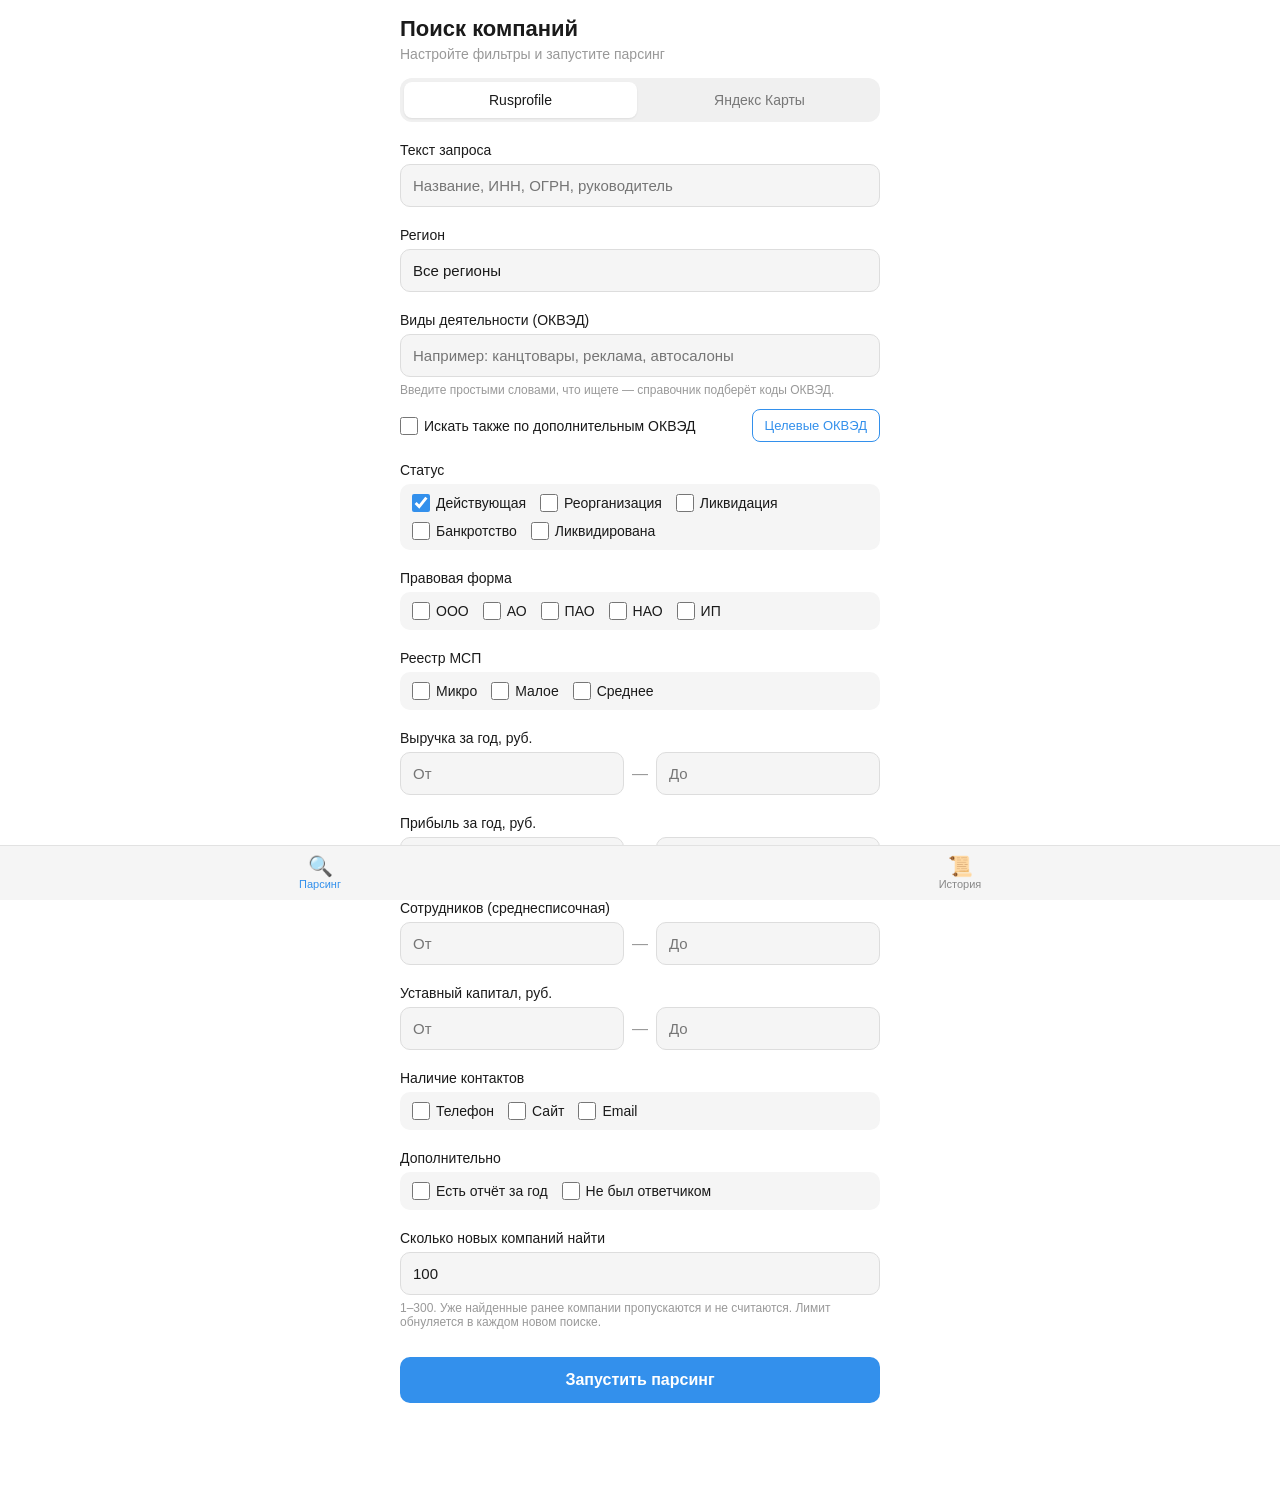
==== src/webapp/index.html @ 2d6a7fc3 "fix(bot,webapp): обход has_main_web_app=false через uid в URL Mini App КОРЕНЬ ПРОБЛЕМЫ (наконец-то н" ====
<!DOCTYPE html>
<html lang="ru">
<head>
    <meta charset="UTF-8">
    <meta name="viewport" content="width=device-width, initial-scale=1.0, maximum-scale=1.0, user-scalable=no">
    <title>Парсер компаний</title>
    <script src="https://telegram.org/js/telegram-web-app.js"></script>
    <link rel="stylesheet" href="style.v2.css?v=20260508_171122">
</head>
<body>
    <div class="container">

      <!-- Главные вкладки: Парсинг / История -->
      <div id="page-parse" class="page">
        <h1>Поиск компаний</h1>
        <p class="subtitle">Настройте фильтры и запустите парсинг</p>

        <!-- Переключатель источников -->
        <div class="source-tabs">
            <button type="button" class="tab active" data-source="rusprofile">Rusprofile</button>
            <button type="button" class="tab" data-source="yandex_maps">Яндекс Карты</button>
        </div>

        <!-- Форма Яндекс Карт -->
        <form id="yandexForm" class="source-section hidden">
            <div class="form-group">
                <label for="yandex_region">Регион</label>
                <select id="yandex_region" name="yandex_region">
                    <option value="">Выберите регион</option>
                </select>
            </div>

            <div class="form-group">
                <label for="yandex_category">Вид деятельности</label>
                <input type="text" id="yandex_category" name="yandex_category"
                       placeholder="Напр. стоматологии, кафе, автосервисы">
                <div class="hint">Свободный текст — как если бы искали в Яндекс Картах вручную.</div>
            </div>

            <div class="form-group">
                <label for="yandex_max_new">Сколько новых организаций найти</label>
                <input type="number" id="yandex_max_new" name="yandex_max_new"
                       value="100" min="1" max="300">
                <div class="hint">
                    1–300. Уже найденные ранее организации пропускаются и не считаются.
                    Чем больше — тем дольше; ~30 карточек ≈ 2 минуты.
                </div>
            </div>

            <button type="submit" class="btn-primary">
                Запустить парсинг Яндекс Карт
            </button>
        </form>

        <form id="searchForm" class="source-section">

            <!-- Текстовый запрос -->
            <div class="form-group">
                <label for="query">Текст запроса</label>
                <input type="text" id="query" name="query"
                       placeholder="Название, ИНН, ОГРН, руководитель">
            </div>

            <!-- Регион -->
            <div class="form-group">
                <label for="region">Регион</label>
                <select id="region" name="region">
                    <option value="">Все регионы</option>
                </select>
            </div>

            <!-- ОКВЭД — поиск по справочнику с автодополнением -->
            <div class="form-group" id="okvedGroup">
                <label for="okvedSearch">Виды деятельности (ОКВЭД)</label>
                <input type="text" id="okvedSearch"
                       placeholder="Например: канцтовары, реклама, автосалоны">
                <div class="hint">Введите простыми словами, что ищете — справочник подберёт коды ОКВЭД.</div>

                <!-- Выпадающие подсказки (рендерятся в JS) -->
                <div class="okved-suggest" id="okvedSuggest"></div>

                <!-- Выбранные коды -->
                <div class="okved-chips" id="okvedChips"></div>

                <!-- Доп. опции по ОКВЭД -->
                <div class="okved-options">
                    <label class="checkbox-label">
                        <input type="checkbox" id="okved_loose">
                        <span>Искать также по дополнительным ОКВЭД</span>
                    </label>
                    <button type="button" class="btn-secondary" id="presetsBtn">
                        Целевые ОКВЭД
                    </button>
                </div>

                <!-- Список пресетов (раскрывается по кнопке) -->
                <div class="okved-presets hidden" id="presetsPanel"></div>

                <!-- Подсказка-ошибка валидации -->
                <div class="okved-error hidden" id="okvedError">
                    Выберите ОКВЭД из справочника или добавьте другие фильтры.
                </div>
            </div>

            <!-- Статус -->
            <div class="form-group">
                <label>Статус</label>
                <div class="checkbox-group">
                    <label class="checkbox-label">
                        <input type="checkbox" name="status" value="1" checked>
                        <span>Действующая</span>
                    </label>
                    <label class="checkbox-label">
                        <input type="checkbox" name="status" value="2">
                        <span>Реорганизация</span>
                    </label>
                    <label class="checkbox-label">
                        <input type="checkbox" name="status" value="3">
                        <span>Ликвидация</span>
                    </label>
                    <label class="checkbox-label">
                        <input type="checkbox" name="status" value="4">
                        <span>Банкротство</span>
                    </label>
                    <label class="checkbox-label">
                        <input type="checkbox" name="status" value="5">
                        <span>Ликвидирована</span>
                    </label>
                </div>
            </div>

            <!-- Правовая форма -->
            <div class="form-group">
                <label>Правовая форма</label>
                <div class="checkbox-group">
                    <label class="checkbox-label">
                        <input type="checkbox" name="okopf" value="12165,12300">
                        <span>ООО</span>
                    </label>
                    <label class="checkbox-label">
                        <input type="checkbox" name="okopf" value="12200">
                        <span>АО</span>
                    </label>
                    <label class="checkbox-label">
                        <input type="checkbox" name="okopf" value="12247">
                        <span>ПАО</span>
                    </label>
                    <label class="checkbox-label">
                        <input type="checkbox" name="okopf" value="12267">
                        <span>НАО</span>
                    </label>
                    <label class="checkbox-label">
                        <input type="checkbox" name="okopf" value="50102">
                        <span>ИП</span>
                    </label>
                </div>
            </div>

            <!-- Реестр МСП -->
            <div class="form-group">
                <label>Реестр МСП</label>
                <div class="checkbox-group">
                    <label class="checkbox-label">
                        <input type="checkbox" name="msp" value="MICRO">
                        <span>Микро</span>
                    </label>
                    <label class="checkbox-label">
                        <input type="checkbox" name="msp" value="SMALL">
                        <span>Малое</span>
                    </label>
                    <label class="checkbox-label">
                        <input type="checkbox" name="msp" value="MEDIUM">
                        <span>Среднее</span>
                    </label>
                </div>
            </div>

            <!-- Выручка -->
            <div class="form-group">
                <label>Выручка за год, руб.</label>
                <div class="range-inputs">
                    <input type="number" id="finance_revenue_from" name="finance_revenue_from"
                           placeholder="От" min="0">
                    <span class="separator">—</span>
                    <input type="number" id="finance_revenue_to" name="finance_revenue_to"
                           placeholder="До" min="0">
                </div>
            </div>

            <!-- Прибыль -->
            <div class="form-group">
                <label>Прибыль за год, руб.</label>
                <div class="range-inputs">
                    <input type="number" id="finance_profit_from" name="finance_profit_from"
                           placeholder="От">
                    <span class="separator">—</span>
                    <input type="number" id="finance_profit_to" name="finance_profit_to"
                           placeholder="До">
                </div>
            </div>

            <!-- Численность сотрудников -->
            <div class="form-group">
                <label>Сотрудников (среднесписочная)</label>
                <div class="range-inputs">
                    <input type="number" id="sshr_from" name="sshr_from"
                           placeholder="От" min="0">
                    <span class="separator">—</span>
                    <input type="number" id="sshr_to" name="sshr_to"
                           placeholder="До" min="0">
                </div>
            </div>

            <!-- Уставный капитал -->
            <div class="form-group">
                <label>Уставный капитал, руб.</label>
                <div class="range-inputs">
                    <input type="number" id="capital_from" name="capital_from"
                           placeholder="От" min="0">
                    <span class="separator">—</span>
                    <input type="number" id="capital_to" name="capital_to"
                           placeholder="До" min="0">
                </div>
            </div>

            <!-- Наличие контактов -->
            <div class="form-group">
                <label>Наличие контактов</label>
                <div class="checkbox-group">
                    <label class="checkbox-label">
                        <input type="checkbox" id="has_phones" name="has_phones">
                        <span>Телефон</span>
                    </label>
                    <label class="checkbox-label">
                        <input type="checkbox" id="has_sites" name="has_sites">
                        <span>Сайт</span>
                    </label>
                    <label class="checkbox-label">
                        <input type="checkbox" id="has_emails" name="has_emails">
                        <span>Email</span>
                    </label>
                </div>
            </div>

            <!-- Доп. фильтры -->
            <div class="form-group">
                <label>Дополнительно</label>
                <div class="checkbox-group">
                    <label class="checkbox-label">
                        <input type="checkbox" id="finance_has_actual_year_data"
                               name="finance_has_actual_year_data">
                        <span>Есть отчёт за год</span>
                    </label>
                    <label class="checkbox-label">
                        <input type="checkbox" id="not_defendant" name="not_defendant">
                        <span>Не был ответчиком</span>
                    </label>
                </div>
            </div>

            <!-- Лимит новых компаний -->
            <div class="form-group">
                <label for="max_new">Сколько новых компаний найти</label>
                <input type="number" id="max_new" name="max_new"
                       value="100" min="1" max="300">
                <div class="hint">
                    1–300. Уже найденные ранее компании пропускаются и не считаются.
                    Лимит обнуляется в каждом новом поиске.
                </div>
            </div>

            <!-- Кнопка запуска -->
            <button type="submit" id="submitBtn" class="btn-primary">
                Запустить парсинг
            </button>
        </form>

        <!-- Статус -->
        <div id="statusBlock" class="status-block hidden">
            <div class="status-text" id="statusText">Подготовка...</div>
            <div class="progress-bar">
                <div class="progress-fill" id="progressFill"></div>
            </div>
            <div class="progress-info" id="progressInfo"></div>
        </div>
      </div>  <!-- /#page-parse -->

      <!-- Вкладка «История» -->
      <div id="page-history" class="page hidden">
        <h1>История парсинга</h1>
        <p class="subtitle">
            Все ваши прошлые запуски — можно перезалить в Sheets или
            скачать Excel-файл без повторного парсинга.
        </p>
        <div id="history-status" class="hint">Загрузка…</div>
        <div id="history-list"></div>
      </div>

    </div>  <!-- /.container -->

    <!-- Нижняя навигация -->
    <nav class="bottom-nav">
        <button type="button" class="nav-btn active" data-page="parse">
            <span class="nav-icon">🔍</span>
            <span class="nav-label">Парсинг</span>
        </button>
        <button type="button" class="nav-btn" data-page="history">
            <span class="nav-icon">📜</span>
            <span class="nav-label">История</span>
        </button>
    </nav>

    <script src="app.v2.js?v=20260508_171122"></script>
</body>
</html>
---- src/webapp/style.v2.css ----
* {
    margin: 0;
    padding: 0;
    box-sizing: border-box;
}

body {
    font-family: -apple-system, BlinkMacSystemFont, 'Segoe UI', Roboto, sans-serif;
    background-color: var(--tg-theme-bg-color, #ffffff);
    color: var(--tg-theme-text-color, #1a1a1a);
    padding: 16px;
    /* Запас снизу под bottom-nav (фиксированная панель ~64px). */
    padding-bottom: 88px;
    min-height: 100vh;
}

.page.hidden {
    display: none;
}

/* Нижняя навигация */
.bottom-nav {
    position: fixed;
    left: 0;
    right: 0;
    bottom: 0;
    display: flex;
    background-color: var(--tg-theme-secondary-bg-color, #f5f5f5);
    border-top: 1px solid rgba(0, 0, 0, 0.08);
    z-index: 100;
}

.bottom-nav .nav-btn {
    flex: 1;
    background: transparent;
    border: none;
    padding: 10px 0;
    display: flex;
    flex-direction: column;
    align-items: center;
    gap: 2px;
    color: var(--tg-theme-hint-color, #888);
    cursor: pointer;
    font-size: 12px;
    transition: color 0.15s;
}

.bottom-nav .nav-btn.active {
    color: var(--tg-theme-button-color, #3390ec);
}

.bottom-nav .nav-icon {
    font-size: 20px;
    line-height: 1;
}

.bottom-nav .nav-label {
    font-size: 11px;
    line-height: 1.1;
}

/* История */
#history-status {
    margin: 12px 0;
    padding: 12px;
    background-color: var(--tg-theme-secondary-bg-color, #f5f5f5);
    border-radius: 10px;
    text-align: center;
}

#history-list:empty + #history-status {
    display: block;
}

.run-card {
    border-radius: 12px;
    background-color: var(--tg-theme-secondary-bg-color, #f5f5f5);
    padding: 14px;
    margin-bottom: 10px;
}

.run-card .run-head {
    display: flex;
    justify-content: space-between;
    gap: 10px;
    align-items: baseline;
    margin-bottom: 4px;
}

.run-card .run-source {
    font-size: 12px;
    text-transform: uppercase;
    color: var(--tg-theme-button-color, #3390ec);
    font-weight: 600;
}

.run-card .run-date {
    font-size: 12px;
    color: var(--tg-theme-hint-color, #888);
}

.run-card .run-title {
    font-size: 14px;
    font-weight: 500;
    margin-bottom: 6px;
    word-break: break-word;
}

.run-card .run-stats {
    font-size: 13px;
    color: var(--tg-theme-text-color, #1a1a1a);
    margin-bottom: 10px;
}

.run-card .run-actions {
    display: flex;
    gap: 8px;
    flex-wrap: wrap;
}

.run-card .btn-mini {
    flex: 1;
    min-width: 100px;
    padding: 8px 12px;
    border-radius: 8px;
    font-size: 13px;
    border: 1px solid var(--tg-theme-button-color, #3390ec);
    background-color: transparent;
    color: var(--tg-theme-button-color, #3390ec);
    cursor: pointer;
    text-decoration: none;
    text-align: center;
}

.run-card .btn-mini.primary {
    background-color: var(--tg-theme-button-color, #3390ec);
    color: var(--tg-theme-button-text-color, #ffffff);
}

.run-card .btn-mini:active {
    opacity: 0.7;
}

.run-card .run-status-error {
    color: #d44545;
}

.container {
    max-width: 480px;
    margin: 0 auto;
}

h1 {
    font-size: 22px;
    font-weight: 600;
    margin-bottom: 4px;
}

.subtitle {
    font-size: 14px;
    color: var(--tg-theme-hint-color, #999999);
    margin-bottom: 16px;
}

/* Переключатель источников */
.source-tabs {
    display: flex;
    gap: 6px;
    padding: 4px;
    background-color: var(--tg-theme-secondary-bg-color, #f0f0f0);
    border-radius: 12px;
    margin-bottom: 20px;
}

.source-tabs .tab {
    flex: 1;
    padding: 10px 12px;
    border: none;
    border-radius: 8px;
    background-color: transparent;
    color: var(--tg-theme-hint-color, #777);
    font-size: 14px;
    font-weight: 500;
    cursor: pointer;
    transition: background-color 0.15s, color 0.15s;
}

.source-tabs .tab.active {
    background-color: var(--tg-theme-bg-color, #ffffff);
    color: var(--tg-theme-text-color, #1a1a1a);
    box-shadow: 0 1px 2px rgba(0, 0, 0, 0.08);
}

.source-section.hidden {
    display: none;
}

.form-group {
    margin-bottom: 20px;
}

.form-group > label {
    display: block;
    font-size: 14px;
    font-weight: 500;
    margin-bottom: 6px;
    color: var(--tg-theme-text-color, #1a1a1a);
}

select, input[type="text"], input[type="number"] {
    width: 100%;
    padding: 12px;
    border: 1px solid var(--tg-theme-hint-color, #ddd);
    border-radius: 10px;
    font-size: 15px;
    background-color: var(--tg-theme-secondary-bg-color, #f5f5f5);
    color: var(--tg-theme-text-color, #1a1a1a);
    outline: none;
    transition: border-color 0.2s;
    -webkit-appearance: none;
}

select:focus, input:focus {
    border-color: var(--tg-theme-button-color, #3390ec);
}

.range-inputs {
    display: flex;
    align-items: center;
    gap: 8px;
}

.range-inputs input {
    flex: 1;
}

.separator {
    color: var(--tg-theme-hint-color, #999);
    font-size: 16px;
}

.checkbox-group {
    display: flex;
    gap: 10px 14px;
    flex-wrap: wrap;
    padding: 10px 12px;
    background-color: var(--tg-theme-secondary-bg-color, #f5f5f5);
    border-radius: 10px;
}

.hint {
    font-size: 12px;
    color: var(--tg-theme-hint-color, #999);
    margin-top: 6px;
}

.checkbox-label {
    display: flex;
    align-items: center;
    gap: 6px;
    font-size: 14px;
    cursor: pointer;
}

.checkbox-label input[type="checkbox"] {
    width: 18px;
    height: 18px;
    accent-color: var(--tg-theme-button-color, #3390ec);
}

.btn-primary {
    width: 100%;
    padding: 14px;
    border: none;
    border-radius: 10px;
    background-color: var(--tg-theme-button-color, #3390ec);
    color: var(--tg-theme-button-text-color, #ffffff);
    font-size: 16px;
    font-weight: 600;
    cursor: pointer;
    margin-top: 8px;
    transition: opacity 0.2s;
}

.btn-primary:active {
    opacity: 0.7;
}

.btn-primary:disabled {
    opacity: 0.5;
    cursor: not-allowed;
}

/* ОКВЭД: поиск + chips + пресеты */
.okved-suggest {
    margin-top: 8px;
    border-radius: 10px;
    background-color: var(--tg-theme-secondary-bg-color, #f5f5f5);
    overflow: hidden;
    max-height: 320px;
    overflow-y: auto;
}

.okved-suggest:empty {
    display: none;
}

.okved-suggest .suggest-item {
    padding: 10px 12px;
    cursor: pointer;
    border-bottom: 1px solid rgba(0, 0, 0, 0.06);
}

.okved-suggest .suggest-item:last-child {
    border-bottom: none;
}

.okved-suggest .suggest-item:active {
    background-color: rgba(51, 144, 236, 0.08);
}

.okved-suggest .suggest-item.selected {
    opacity: 0.5;
    pointer-events: none;
}

.okved-suggest .suggest-code {
    display: inline-block;
    font-weight: 600;
    font-size: 13px;
    color: var(--tg-theme-button-color, #3390ec);
    margin-right: 8px;
}

.okved-suggest .suggest-name {
    font-size: 13px;
    line-height: 1.3;
    color: var(--tg-theme-text-color, #1a1a1a);
}

.okved-suggest .suggest-desc {
    font-size: 12px;
    margin-top: 4px;
    color: var(--tg-theme-hint-color, #888);
    line-height: 1.3;
}

.okved-suggest .suggest-add-children {
    display: inline-block;
    margin-top: 6px;
    font-size: 12px;
    padding: 3px 8px;
    border-radius: 6px;
    border: 1px solid var(--tg-theme-button-color, #3390ec);
    color: var(--tg-theme-button-color, #3390ec);
    background-color: transparent;
    cursor: pointer;
}

.okved-chips {
    display: flex;
    flex-wrap: wrap;
    gap: 6px;
    margin-top: 8px;
}

.okved-chips:empty {
    display: none;
}

.okved-chips .chip {
    display: inline-flex;
    align-items: center;
    gap: 6px;
    padding: 6px 10px;
    border-radius: 14px;
    background-color: var(--tg-theme-button-color, #3390ec);
    color: var(--tg-theme-button-text-color, #fff);
    font-size: 12px;
    line-height: 1;
}

.okved-chips .chip-code {
    font-weight: 600;
}

.okved-chips .chip-remove {
    cursor: pointer;
    font-weight: 700;
    margin-left: 2px;
    opacity: 0.85;
}

.okved-chips .chip-remove:active {
    opacity: 0.5;
}

.okved-options {
    display: flex;
    align-items: center;
    justify-content: space-between;
    gap: 12px;
    margin-top: 12px;
}

.btn-secondary {
    padding: 8px 12px;
    border: 1px solid var(--tg-theme-button-color, #3390ec);
    border-radius: 8px;
    background-color: transparent;
    color: var(--tg-theme-button-color, #3390ec);
    font-size: 13px;
    cursor: pointer;
}

.btn-secondary:active {
    opacity: 0.6;
}

.okved-presets {
    margin-top: 10px;
    padding: 10px;
    border-radius: 10px;
    background-color: var(--tg-theme-secondary-bg-color, #f5f5f5);
}

.okved-presets.hidden {
    display: none;
}

.okved-presets .preset-item {
    padding: 10px;
    border-radius: 8px;
    background-color: var(--tg-theme-bg-color, #fff);
    margin-bottom: 8px;
    cursor: pointer;
}

.okved-presets .preset-item:last-child {
    margin-bottom: 0;
}

.okved-presets .preset-title {
    font-size: 14px;
    font-weight: 600;
    margin-bottom: 4px;
}

.okved-presets .preset-desc {
    font-size: 12px;
    color: var(--tg-theme-hint-color, #888);
    line-height: 1.4;
}

.okved-presets .preset-notes {
    font-size: 11px;
    color: var(--tg-theme-hint-color, #999);
    margin-top: 6px;
    font-style: italic;
}

.okved-error {
    margin-top: 8px;
    color: #d44545;
    font-size: 13px;
    padding: 8px 12px;
    border-radius: 8px;
    background-color: rgba(212, 69, 69, 0.08);
}

.okved-error.hidden {
    display: none;
}

#okvedGroup.has-error #okvedSearch {
    border-color: #d44545;
}

/* Статус парсинга */
.status-block {
    margin-top: 24px;
    padding: 16px;
    background-color: var(--tg-theme-secondary-bg-color, #f5f5f5);
    border-radius: 12px;
}

.status-block.hidden {
    display: none;
}

.status-text {
    font-size: 15px;
    font-weight: 500;
    margin-bottom: 12px;
}

.progress-bar {
    height: 6px;
    background-color: var(--tg-theme-bg-color, #e0e0e0);
    border-radius: 3px;
    overflow: hidden;
}

.progress-fill {
    height: 100%;
    width: 0%;
    background-color: var(--tg-theme-button-color, #3390ec);
    border-radius: 3px;
    transition: width 0.3s ease;
}

.progress-info {
    font-size: 13px;
    color: var(--tg-theme-hint-color, #999);
    margin-top: 8px;
}
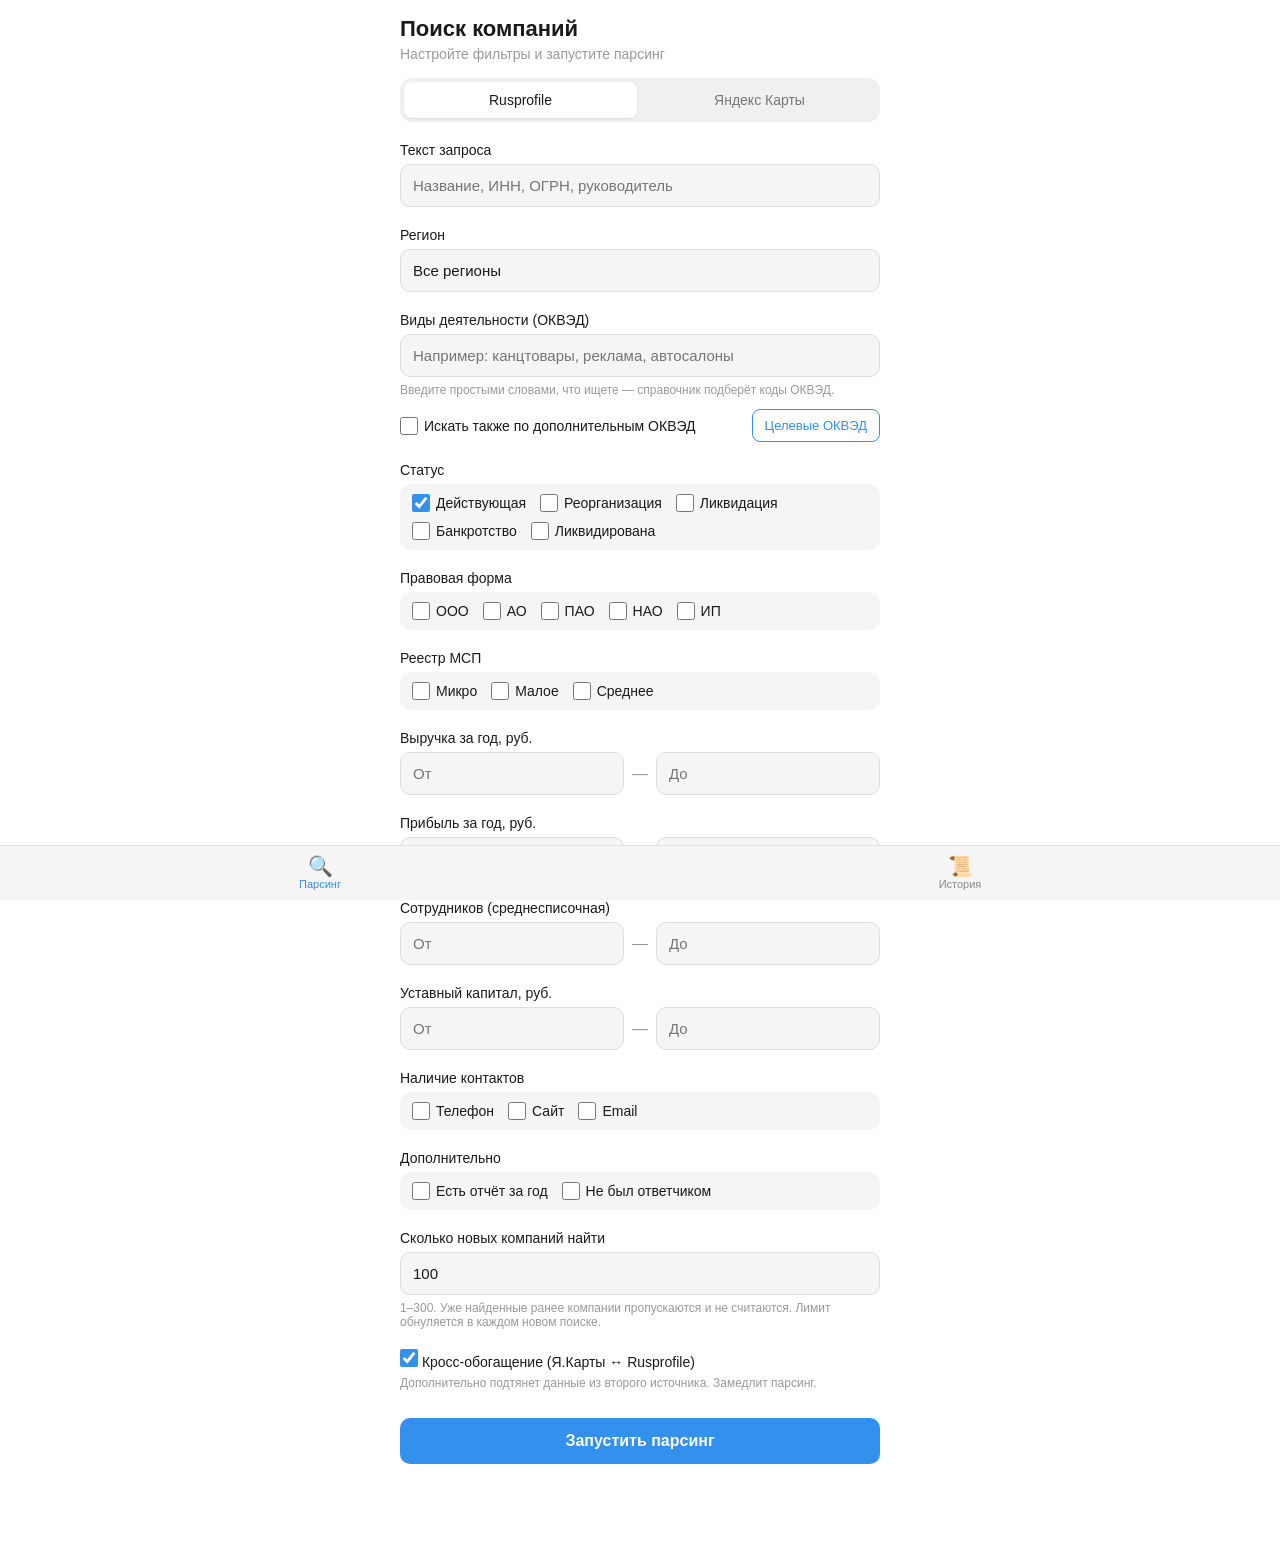
==== commit 45185201: "feat(ui): тариф, профили, квалификация в Mini App + Sheets-форматирование (Блок 6 v3) - src/api/expo" ====
--- a/src/webapp/index.html
+++ b/src/webapp/index.html
@@ -5,10 +5,13 @@
     <meta name="viewport" content="width=device-width, initial-scale=1.0, maximum-scale=1.0, user-scalable=no">
     <title>Парсер компаний</title>
     <script src="https://telegram.org/js/telegram-web-app.js"></script>
-    <link rel="stylesheet" href="style.v2.css?v=20260508_171122">
+    <link rel="stylesheet" href="style.v2.css?v=20260515_v3">
 </head>
 <body>
     <div class="container">
+
+      <!-- Плашка тарифа (Этап 2 v3) — заполняется JS из /api/tariff -->
+      <div id="tariffBadge" class="tariff-badge hidden"></div>
 
       <!-- Главные вкладки: Парсинг / История -->
       <div id="page-parse" class="page">
@@ -44,6 +47,25 @@
                 <div class="hint">
                     1–300. Уже найденные ранее организации пропускаются и не считаются.
                     Чем больше — тем дольше; ~30 карточек ≈ 2 минуты.
+                </div>
+            </div>
+
+            <!-- ИИ-квалификация (только для AI-тарифа) -->
+            <div class="form-group ai-only hidden">
+                <label for="yandex_ai_profile">ИИ-квалификация</label>
+                <select id="yandex_ai_profile" name="yandex_ai_profile">
+                    <option value="">Не использовать</option>
+                </select>
+            </div>
+
+            <!-- Кросс-обогащение (показываем всем тарифам) -->
+            <div class="form-group">
+                <label class="checkbox-label">
+                    <input type="checkbox" id="yandex_cross_enrich" checked>
+                    <span>Кросс-обогащение (Я.Карты ↔ Rusprofile)</span>
+                </label>
+                <div class="hint">
+                    Дополнительно подтянет данные из второго источника. Замедлит парсинг.
                 </div>
             </div>
 
@@ -266,6 +288,25 @@
                 <div class="hint">
                     1–300. Уже найденные ранее компании пропускаются и не считаются.
                     Лимит обнуляется в каждом новом поиске.
+                </div>
+            </div>
+
+            <!-- ИИ-квалификация (только для AI-тарифа) -->
+            <div class="form-group ai-only hidden">
+                <label for="rusprofile_ai_profile">ИИ-квалификация</label>
+                <select id="rusprofile_ai_profile" name="rusprofile_ai_profile">
+                    <option value="">Не использовать</option>
+                </select>
+            </div>
+
+            <!-- Кросс-обогащение (показываем всем тарифам) -->
+            <div class="form-group">
+                <label class="checkbox-label">
+                    <input type="checkbox" id="rusprofile_cross_enrich" checked>
+                    <span>Кросс-обогащение (Я.Карты ↔ Rusprofile)</span>
+                </label>
+                <div class="hint">
+                    Дополнительно подтянет данные из второго источника. Замедлит парсинг.
                 </div>
             </div>
 
@@ -296,6 +337,80 @@
         <div id="history-list"></div>
       </div>
 
+      <!-- Вкладка «ИИ-профили» (только для AI-тарифа) -->
+      <div id="page-profiles" class="page hidden ai-only">
+        <h1>ИИ-профили</h1>
+        <p class="subtitle">
+            Опишите своими словами, кого ищете — ИИ извлечёт критерии и
+            ключевые слова. Профиль будет использоваться для квалификации
+            компаний после парсинга.
+        </p>
+
+        <!-- Список существующих профилей -->
+        <div id="profiles-status" class="hint">Загрузка…</div>
+        <div id="profiles-list"></div>
+
+        <button type="button" id="profileNewBtn" class="btn-primary">
+            + Создать профиль
+        </button>
+
+        <!-- Шаг 1: ввод брифа -->
+        <div id="profileStep1" class="hidden">
+            <h2>Шаг 1. Опишите идеального клиента</h2>
+            <div class="form-group">
+                <label for="profile_name">Название профиля</label>
+                <input type="text" id="profile_name"
+                       placeholder="Напр. Сувениры — оптовики">
+            </div>
+            <div class="form-group">
+                <label for="profile_brief">Бриф</label>
+                <textarea id="profile_brief" rows="6"
+                          placeholder="Я продаю корпоративные сувениры..."></textarea>
+                <div class="hint">
+                    Подробнее = лучше. Опишите, кто ваш клиент, кто точно НЕ
+                    подходит, что для вас «горячий лид».
+                </div>
+            </div>
+            <button type="button" id="profileExtractBtn" class="btn-primary">
+                Подготовить профиль
+            </button>
+            <button type="button" id="profileCancelBtn" class="btn-secondary">
+                Отмена
+            </button>
+        </div>
+
+        <!-- Шаг 2: проверка и редактирование -->
+        <div id="profileStep2" class="hidden">
+            <h2>Шаг 2. Проверьте профиль</h2>
+            <div class="form-group">
+                <label>Идеальный клиент</label>
+                <div id="profileIcp" class="profile-icp"></div>
+            </div>
+            <div class="form-group">
+                <label>Признаки горячего лида</label>
+                <ul id="profileCriteria" class="profile-criteria"></ul>
+            </div>
+            <div class="form-group">
+                <label>Позитивные ключевые слова</label>
+                <div id="profilePosKws" class="profile-chips"></div>
+                <input type="text" id="profilePosAdd"
+                       placeholder="Добавить ключевое слово и нажать Enter">
+            </div>
+            <div class="form-group">
+                <label>Негативные ключевые слова</label>
+                <div id="profileNegKws" class="profile-chips"></div>
+                <input type="text" id="profileNegAdd"
+                       placeholder="Добавить и нажать Enter">
+            </div>
+            <button type="button" id="profileSaveBtn" class="btn-primary">
+                Сохранить профиль
+            </button>
+            <button type="button" id="profileBackBtn" class="btn-secondary">
+                Назад к брифу
+            </button>
+        </div>
+      </div>
+
     </div>  <!-- /.container -->
 
     <!-- Нижняя навигация -->
@@ -308,8 +423,12 @@
             <span class="nav-icon">📜</span>
             <span class="nav-label">История</span>
         </button>
+        <button type="button" class="nav-btn ai-only hidden" data-page="profiles">
+            <span class="nav-icon">🤖</span>
+            <span class="nav-label">ИИ-профили</span>
+        </button>
     </nav>
 
-    <script src="app.v2.js?v=20260508_171122"></script>
+    <script src="app.v2.js?v=20260515_v3"></script>
 </body>
 </html>
--- a/src/webapp/style.v2.css
+++ b/src/webapp/style.v2.css
@@ -514,3 +514,130 @@
     color: var(--tg-theme-hint-color, #999);
     margin-top: 8px;
 }
+
+/* ─── Этап 2 v3: тариф + профили ───────────────────────────────── */
+
+.tariff-badge {
+    background-color: var(--tg-theme-secondary-bg-color, #f0f4fa);
+    border: 1px solid var(--tg-theme-section-separator-color, #e0e0e0);
+    border-radius: 8px;
+    padding: 12px 14px;
+    margin-bottom: 16px;
+    font-size: 13px;
+}
+
+.tariff-badge.hidden { display: none; }
+
+.tariff-row {
+    display: flex;
+    justify-content: space-between;
+    align-items: center;
+    margin-bottom: 6px;
+}
+
+.tariff-pct {
+    font-size: 12px;
+    color: var(--tg-theme-hint-color, #999);
+}
+
+.tariff-bar {
+    height: 4px;
+    background-color: var(--tg-theme-bg-color, #e0e0e0);
+    border-radius: 2px;
+    overflow: hidden;
+}
+
+.tariff-bar-fill {
+    height: 100%;
+    background-color: var(--tg-theme-button-color, #3390ec);
+    transition: width 0.3s ease;
+}
+
+.tariff-meta {
+    font-size: 12px;
+    color: var(--tg-theme-hint-color, #999);
+    margin-top: 4px;
+}
+
+.profile-card {
+    background-color: var(--tg-theme-secondary-bg-color, #f0f4fa);
+    border-radius: 8px;
+    padding: 12px 14px;
+    margin-bottom: 12px;
+}
+
+.profile-card-name {
+    font-weight: 600;
+    font-size: 15px;
+    margin-bottom: 4px;
+}
+
+.profile-card-meta {
+    font-size: 12px;
+    color: var(--tg-theme-hint-color, #999);
+    margin-bottom: 4px;
+}
+
+.profile-card-actions {
+    margin-top: 8px;
+}
+
+.profile-icp {
+    background-color: var(--tg-theme-secondary-bg-color, #f0f4fa);
+    border-radius: 6px;
+    padding: 10px 12px;
+    font-size: 14px;
+    line-height: 1.4;
+}
+
+.profile-criteria {
+    margin: 8px 0;
+    padding-left: 20px;
+    font-size: 14px;
+}
+
+.profile-chips {
+    display: flex;
+    flex-wrap: wrap;
+    gap: 6px;
+    margin-bottom: 6px;
+    min-height: 32px;
+}
+
+.profile-chip {
+    background-color: var(--tg-theme-button-color, #3390ec);
+    color: var(--tg-theme-button-text-color, #fff);
+    padding: 4px 10px;
+    border-radius: 14px;
+    font-size: 13px;
+    display: inline-flex;
+    align-items: center;
+    gap: 6px;
+}
+
+.chip-x {
+    background: transparent;
+    color: inherit;
+    border: none;
+    cursor: pointer;
+    font-size: 16px;
+    line-height: 1;
+    padding: 0;
+}
+
+/* AI-only элементы — скрываются для simple-тарифа */
+.ai-only.hidden { display: none; }
+
+.run-ai {
+    background-color: var(--tg-theme-bg-color, #ffffff);
+    border-left: 3px solid var(--tg-theme-button-color, #3390ec);
+    padding: 6px 10px;
+    margin: 8px 0;
+    font-size: 13px;
+    border-radius: 4px;
+}
+
+.run-ai small {
+    color: var(--tg-theme-hint-color, #999);
+    font-size: 11px;
+}
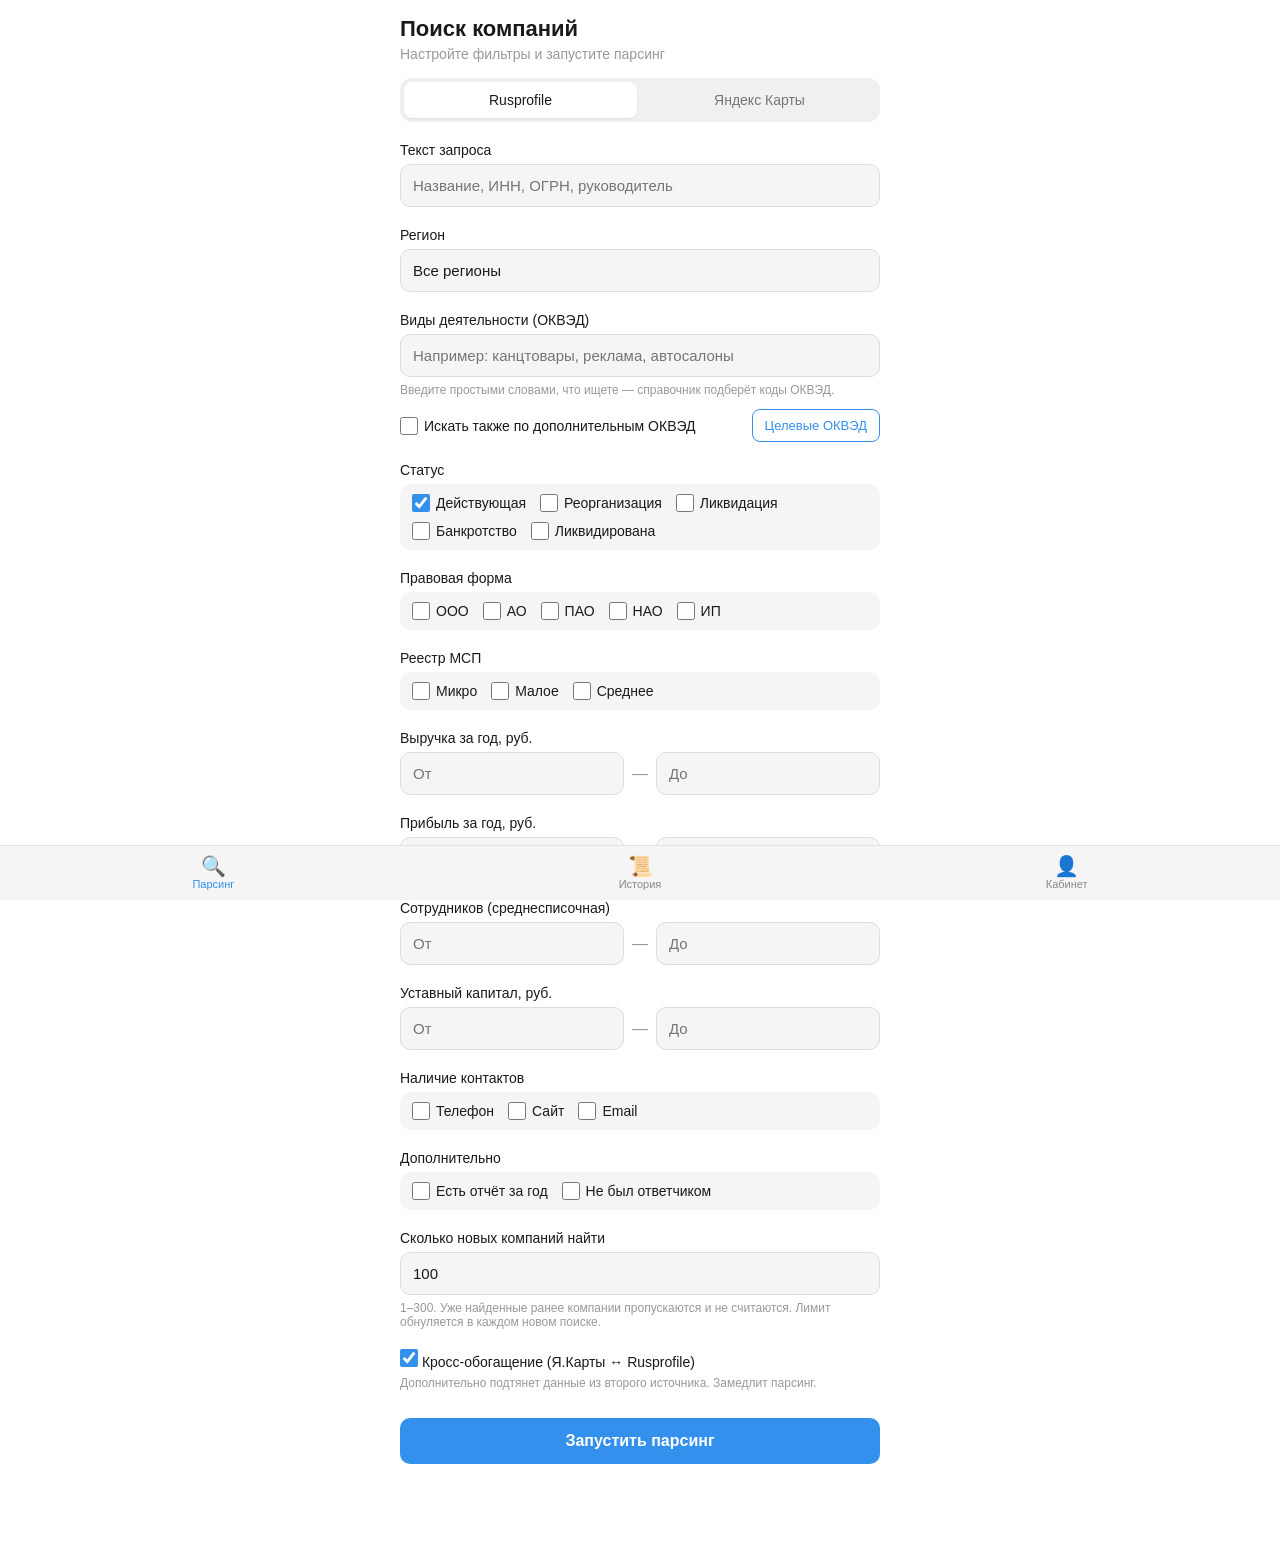
==== commit 09086d1e: "feat(ui): личный кабинет с тарифами + stub-кнопка оплаты (Блок 6 v3-billing) - src/webapp/index.html" ====
--- a/src/webapp/index.html
+++ b/src/webapp/index.html
@@ -18,6 +18,18 @@
         <h1>Поиск компаний</h1>
         <p class="subtitle">Настройте фильтры и запустите парсинг</p>
 
+        <!-- Этап 3: баннер блокировки (Trial expired / past_due / blocked) -->
+        <div id="parseBlockedBanner" class="banner-blocked hidden">
+            <div class="banner-icon">⚠</div>
+            <div class="banner-body">
+                <div class="banner-title">Парсинг недоступен</div>
+                <div class="banner-text" id="parseBlockedText"></div>
+                <button type="button" class="btn-primary" id="parseBlockedGoToCabinet">
+                    Открыть кабинет
+                </button>
+            </div>
+        </div>
+
         <!-- Переключатель источников -->
         <div class="source-tabs">
             <button type="button" class="tab active" data-source="rusprofile">Rusprofile</button>
@@ -408,6 +420,29 @@
             <button type="button" id="profileBackBtn" class="btn-secondary">
                 Назад к брифу
             </button>
+        </div>
+      </div>
+
+      <!-- Вкладка «Кабинет» (Этап 3) — видна всем тарифам -->
+      <div id="page-cabinet" class="page hidden">
+        <h1>Кабинет</h1>
+        <p class="subtitle">Тариф, оплата, история подписок</p>
+
+        <div id="cabinet-status" class="hint">Загрузка…</div>
+
+        <!-- Контейнер с информацией о тарифе (заполняется JS) -->
+        <div id="cabinet-tariff" class="cabinet-card hidden"></div>
+
+        <!-- Список платных тарифов с кнопками «Оплатить» -->
+        <div id="cabinet-plans" class="cabinet-section hidden">
+            <h2>Тарифы</h2>
+            <div id="cabinet-plans-list"></div>
+        </div>
+
+        <!-- История подписок -->
+        <div id="cabinet-history" class="cabinet-section hidden">
+            <h2>История подписок</h2>
+            <div id="cabinet-history-list"></div>
         </div>
       </div>
 
@@ -427,6 +462,10 @@
             <span class="nav-icon">🤖</span>
             <span class="nav-label">ИИ-профили</span>
         </button>
+        <button type="button" class="nav-btn" data-page="cabinet">
+            <span class="nav-icon">👤</span>
+            <span class="nav-label">Кабинет</span>
+        </button>
     </nav>
 
     <script src="app.v2.js?v=20260515_v3"></script>
--- a/src/webapp/style.v2.css
+++ b/src/webapp/style.v2.css
@@ -641,3 +641,161 @@
     color: var(--tg-theme-hint-color, #999);
     font-size: 11px;
 }
+
+/* ─── Этап 3: Кабинет, баннер блокировки, тарифы ──────────────── */
+
+.banner-blocked {
+    display: flex;
+    gap: 12px;
+    background-color: #fff5e6;
+    border-left: 4px solid #f5a623;
+    padding: 14px 16px;
+    border-radius: 8px;
+    margin-bottom: 16px;
+    align-items: flex-start;
+}
+.banner-blocked.hidden { display: none; }
+.banner-icon {
+    font-size: 22px;
+    line-height: 1.2;
+}
+.banner-body {
+    flex: 1;
+}
+.banner-title {
+    font-weight: 600;
+    margin-bottom: 4px;
+    color: #333;
+}
+.banner-text {
+    font-size: 13px;
+    color: #666;
+    margin-bottom: 10px;
+    line-height: 1.4;
+}
+.banner-body .btn-primary {
+    padding: 8px 14px;
+    font-size: 13px;
+    width: auto;
+}
+
+.cabinet-card {
+    background-color: var(--tg-theme-secondary-bg-color, #f0f4fa);
+    border-radius: 12px;
+    padding: 16px;
+    margin-bottom: 20px;
+}
+.cabinet-card.hidden { display: none; }
+
+.cabinet-tariff-title {
+    font-size: 20px;
+    font-weight: 600;
+    margin-bottom: 8px;
+}
+.cabinet-meter {
+    font-size: 14px;
+    margin: 8px 0;
+    color: var(--tg-theme-text-color, #000);
+}
+.cabinet-meter.blocked {
+    color: #d32f2f;
+    font-weight: 500;
+}
+.cabinet-hint {
+    font-size: 13px;
+    color: var(--tg-theme-hint-color, #999);
+    margin: 6px 0 12px;
+    line-height: 1.4;
+}
+.cabinet-usage {
+    margin-top: 12px;
+    padding-top: 12px;
+    border-top: 1px solid var(--tg-theme-section-separator-color, #e0e0e0);
+}
+.cabinet-usage-row {
+    font-size: 13px;
+    margin: 4px 0;
+}
+.cabinet-bar {
+    height: 4px;
+    background-color: var(--tg-theme-bg-color, #fff);
+    border-radius: 2px;
+    overflow: hidden;
+    margin: 4px 0;
+}
+.cabinet-bar-fill {
+    height: 100%;
+    background-color: var(--tg-theme-button-color, #3390ec);
+    transition: width 0.3s ease;
+}
+
+.cabinet-section {
+    margin-bottom: 20px;
+}
+.cabinet-section.hidden { display: none; }
+.cabinet-section h2 {
+    font-size: 16px;
+    font-weight: 600;
+    margin: 0 0 12px;
+}
+
+.cabinet-plan {
+    background-color: var(--tg-theme-secondary-bg-color, #f0f4fa);
+    border-radius: 10px;
+    padding: 14px;
+    margin-bottom: 10px;
+}
+.cabinet-plan.current {
+    border: 2px solid var(--tg-theme-button-color, #3390ec);
+}
+.cabinet-plan-head {
+    display: flex;
+    justify-content: space-between;
+    align-items: baseline;
+    margin-bottom: 6px;
+}
+.cabinet-plan-name {
+    font-weight: 600;
+    font-size: 16px;
+}
+.cabinet-plan-price {
+    font-size: 13px;
+    color: var(--tg-theme-hint-color, #999);
+}
+.cabinet-plan-descr {
+    font-size: 13px;
+    color: var(--tg-theme-hint-color, #999);
+    line-height: 1.4;
+    margin-bottom: 10px;
+}
+.cabinet-plan-current {
+    font-size: 12px;
+    font-weight: 500;
+    color: var(--tg-theme-button-color, #3390ec);
+    padding: 6px 0;
+}
+
+.cabinet-history-row {
+    display: flex;
+    justify-content: space-between;
+    align-items: center;
+    padding: 8px 12px;
+    background-color: var(--tg-theme-secondary-bg-color, #f0f4fa);
+    border-radius: 6px;
+    margin-bottom: 6px;
+    font-size: 13px;
+}
+.cabinet-history-tariff {
+    font-weight: 600;
+    flex: 0 0 60px;
+}
+.cabinet-history-period {
+    flex: 1;
+    text-align: center;
+    color: var(--tg-theme-hint-color, #999);
+}
+.cabinet-history-status {
+    flex: 0 0 110px;
+    text-align: right;
+    font-size: 12px;
+}
